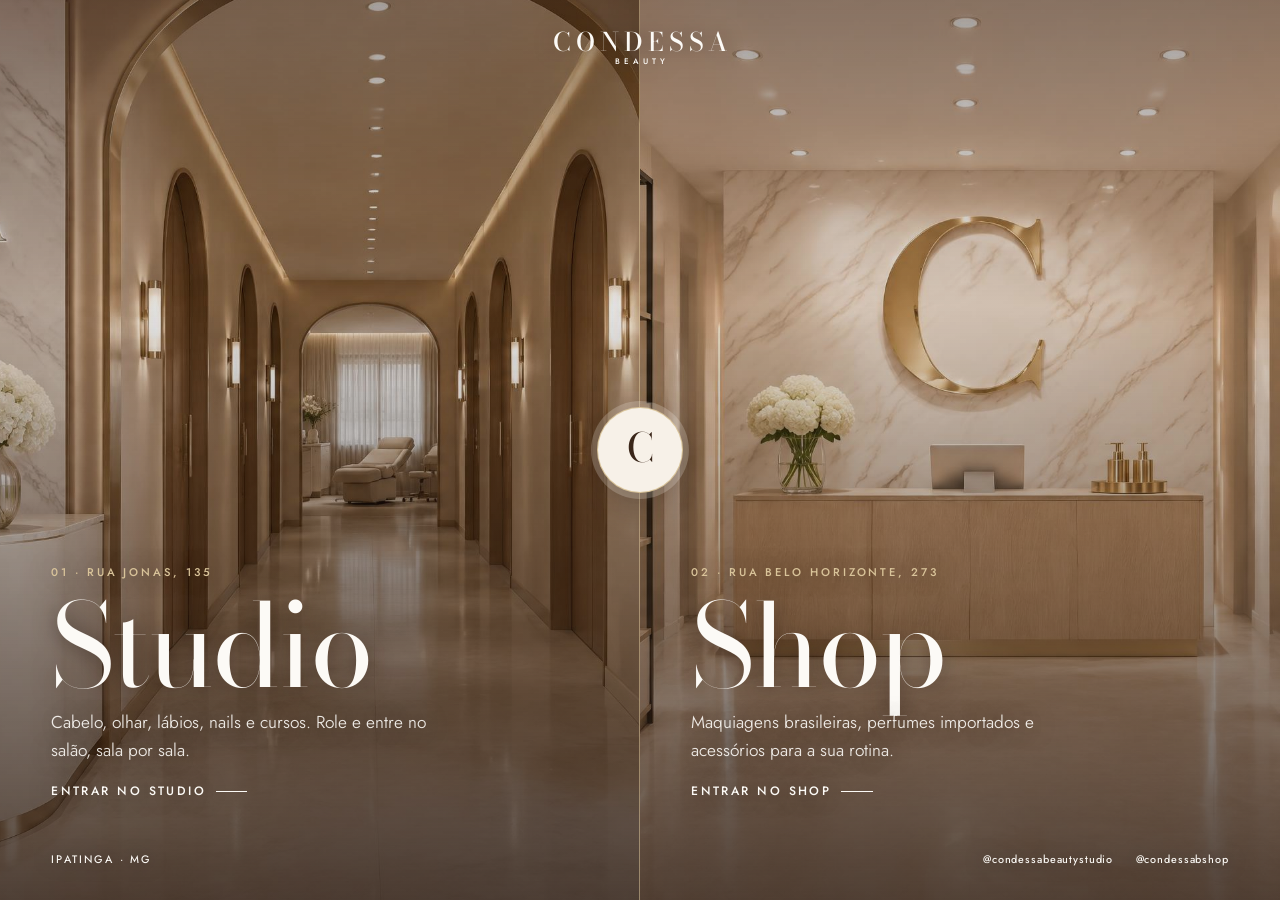
==== index.html @ 15f6f75b "Site Condessa Beauty: home com abertura, Studio e Shop - Home: abertura com o nome desenhado e porta" ====
<!doctype html>
<html lang="pt-BR">
<head>
  <meta charset="utf-8">
  <meta name="viewport" content="width=device-width, initial-scale=1, viewport-fit=cover">
  <title>Condessa Beauty — Studio &amp; Shop em Ipatinga</title>
  <meta name="description" content="Condessa Beauty: escolha entre o Studio (cabelo, sobrancelhas, lábios, nails e cursos) e o Shop (maquiagens, perfumes e acessórios), em Ipatinga.">
  <meta name="theme-color" content="#f7f1e8">
  <!-- Prévia: fora dos buscadores enquanto preços e textos não forem confirmados. Remova esta linha no lançamento. -->
  <meta name="robots" content="noindex, nofollow">
  <!-- Decide a abertura antes da 1ª pintura: uma vez por sessão, nunca com âncora, aba oculta, movimento reduzido ou ?fx=0. ?intro=1 força. -->
  <script>(function(){var d=document.documentElement;try{var q=new URLSearchParams(location.search);if(q.get("fx")==="0"||matchMedia("(prefers-reduced-motion: reduce)").matches){d.classList.add("no-fx");return}d.classList.add("fx");if(q.get("intro")!=="1"&&(sessionStorage.getItem("condessa-intro")||location.hash||document.hidden))return;d.classList.add("intro-active","intro-trava")}catch(e){}})();</script>
  <link rel="preconnect" href="https://fonts.googleapis.com">
  <link rel="preconnect" href="https://fonts.gstatic.com" crossorigin>
  <link href="https://fonts.googleapis.com/css2?family=Bodoni+Moda:ital,opsz,wght@0,6..96,400..600;1,6..96,400..500&family=Jost:wght@300..600&display=swap" rel="stylesheet">
  <link rel="stylesheet" href="assets/css/base.css?v=5">
  <link rel="stylesheet" href="assets/css/home.css?v=5">
</head>
<body class="home">

  <!-- Abertura: letras desenhadas → assinatura → portas que se abrem para a escolha -->
  <div class="intro" id="intro" aria-hidden="true">
    <div class="intro__porta intro__porta--a"></div>
    <div class="intro__porta intro__porta--b"></div>
    <div class="intro__fresta"></div>
    <div class="intro__marca">
      <svg class="intro__svg" viewBox="0 0 800 260" role="presentation" focusable="false">
        <text class="intro__nome" x="407" y="138" text-anchor="middle"><tspan class="intro__l" style="--i:0">C</tspan><tspan class="intro__l" style="--i:1">O</tspan><tspan class="intro__l" style="--i:2">N</tspan><tspan class="intro__l" style="--i:3">D</tspan><tspan class="intro__l" style="--i:4">E</tspan><tspan class="intro__l" style="--i:5">S</tspan><tspan class="intro__l" style="--i:6">S</tspan><tspan class="intro__l" style="--i:7">A</tspan></text>
        <line class="intro__fio" x1="330" y1="172" x2="470" y2="172" pathLength="1"></line>
        <text class="intro__sub" x="412" y="214" text-anchor="middle">BEAUTY</text>
      </svg>
    </div>
  </div>

  <header class="home-topo">
    <span class="marca" aria-hidden="true">
      <span class="marca__nome">CONDESSA</span>
      <span class="marca__sub">BEAUTY</span>
    </span>
  </header>

  <main class="escolha" id="escolha">
    <h1 class="so-leitor">Condessa Beauty — escolha entre o Studio e o Shop</h1>

    <a class="porta porta--studio" href="studio.html" data-porta>
      <span class="porta__img"><img src="assets/img/cena-recepcao.jpg" alt="" width="2688" height="1520" fetchpriority="high"></span>
      <span class="porta__veu"></span>
      <span class="porta__txt">
        <span class="porta__rot">01 · Rua Jonas, 135</span>
        <span class="porta__titulo">Studio</span>
        <span class="porta__desc">Cabelo, olhar, lábios, nails e cursos. Role e entre no salão, sala por sala.</span>
        <span class="porta__cta">Entrar no Studio</span>
      </span>
    </a>

    <a class="porta porta--shop" href="shop.html" data-porta>
      <span class="porta__img"><img src="assets/img/cena-shop.jpg" alt="" width="2688" height="1520"></span>
      <span class="porta__veu"></span>
      <span class="porta__txt">
        <span class="porta__rot">02 · Rua Belo Horizonte, 273</span>
        <span class="porta__titulo">Shop</span>
        <span class="porta__desc">Maquiagens brasileiras, perfumes importados e acessórios para a sua rotina.</span>
        <span class="porta__cta">Entrar no Shop</span>
      </span>
    </a>

    <span class="selo" aria-hidden="true"><span>C</span></span>
  </main>

  <footer class="home-rodape">
    <span>Ipatinga · MG</span>
    <span class="home-rodape__links">
      <a href="https://www.instagram.com/condessabeautystudio/" target="_blank" rel="noopener">@condessabeautystudio</a>
      <a href="https://www.instagram.com/condessabshop/" target="_blank" rel="noopener">@condessabshop</a>
    </span>
  </footer>

  <script src="assets/js/transicao.js?v=5" defer></script>
  <script src="assets/js/home.js?v=5" defer></script>
</body>
</html>
---- assets/css/base.css ----
/* Condessa Beauty — base compartilhada (tokens, tipografia, cabeçalho, botões, rodapé) */

:root {
  --creme: #f7f1e8;
  --marfim: #fcfaf6;
  --areia: #eadfd0;
  --taupe: #b7a48e;
  --moca: #6b4a38;
  --cafe: #3a2619;
  --tinta: #2a1c14;
  --ouro: #b4935a;
  --ouro-claro: #d9c49a;

  --serif: "Bodoni Moda", "Didot", "Bodoni MT", "Playfair Display", Georgia, serif;
  --sans: "Jost", "Avenir Next", "Segoe UI", system-ui, -apple-system, sans-serif;

  --gut: clamp(1.1rem, 4vw, 3.5rem);
  --raio: 18px;
  --topo: 68px;

  --ease: cubic-bezier(0.22, 0.8, 0.2, 1);
  --mola: cubic-bezier(0.34, 1.56, 0.64, 1);
  --sombra: 0 18px 50px -24px rgba(58, 38, 25, 0.45);
}

*,
*::before,
*::after {
  box-sizing: border-box;
}

html {
  -webkit-text-size-adjust: 100%;
  text-size-adjust: 100%;
  scroll-behavior: smooth;
  scroll-padding-top: calc(var(--topo) + 12px);
}

html.no-fx {
  scroll-behavior: auto;
}

/* ---------- Transição entre páginas (fade) ---------- */
/* A cor do html é o que aparece enquanto o body está transparente. */
html {
  background: var(--creme);
}

html.fx body {
  animation: pagina-entra 0.6s ease backwards;
}

/* na home, a abertura já faz a entrada */
html.fx.intro-active body {
  animation: none;
}

@keyframes pagina-entra {
  from {
    opacity: 0;
  }
}

html.pagina-saindo body {
  opacity: 0;
  transition: opacity 0.34s ease;
}

body {
  margin: 0;
  background: var(--creme);
  color: var(--tinta);
  font-family: var(--sans);
  font-size: clamp(1rem, 0.95rem + 0.2vw, 1.0625rem);
  font-weight: 350;
  line-height: 1.6;
  -webkit-font-smoothing: antialiased;
  overflow-x: clip;
}

img,
picture,
svg {
  display: block;
  max-width: 100%;
}

img {
  height: auto;
}

h1,
h2,
h3,
p,
ul,
ol,
figure {
  margin: 0;
}

ul,
ol {
  padding: 0;
  list-style: none;
}

a {
  color: inherit;
  text-decoration: none;
}

button,
input,
select {
  font: inherit;
  color: inherit;
}

button {
  cursor: pointer;
  border: 0;
  background: none;
  padding: 0;
}

:focus-visible {
  outline: 2px solid var(--ouro);
  outline-offset: 3px;
  border-radius: 4px;
}

.so-leitor {
  position: absolute;
  width: 1px;
  height: 1px;
  overflow: hidden;
  clip-path: inset(50%);
  white-space: nowrap;
}

.pular {
  position: fixed;
  left: 12px;
  top: -80px;
  z-index: 200;
  padding: 0.7rem 1rem;
  background: var(--cafe);
  color: var(--marfim);
  border-radius: 10px;
}

.pular:focus {
  top: 12px;
}

/* ---------- Tipografia ---------- */

.titulo {
  font-family: var(--serif);
  font-weight: 400;
  line-height: 1.02;
  letter-spacing: -0.01em;
  text-wrap: balance;
}

.titulo em {
  font-style: italic;
  font-weight: 400;
  color: var(--moca);
}

.sobre {
  font-size: 0.72rem;
  font-weight: 500;
  letter-spacing: 0.28em;
  text-transform: uppercase;
  color: var(--moca);
}

/* ---------- Marca ---------- */

.marca {
  display: inline-flex;
  flex-direction: column;
  align-items: center;
  gap: 0.18em;
  line-height: 1;
  color: inherit;
}

.marca__nome {
  font-family: var(--serif);
  font-size: 1.28rem;
  font-weight: 500;
  letter-spacing: 0.2em;
  margin-right: -0.2em;
}

.marca__sub {
  font-size: 0.5rem;
  font-weight: 500;
  letter-spacing: 0.52em;
  margin-right: -0.52em;
  text-transform: uppercase;
}

/* ---------- Botões e links ---------- */

.botao {
  display: inline-flex;
  align-items: center;
  justify-content: center;
  gap: 0.6em;
  min-height: 48px;
  padding: 0.75rem 1.5rem;
  border-radius: 999px;
  background: var(--cafe);
  color: var(--marfim);
  font-size: 0.82rem;
  font-weight: 500;
  letter-spacing: 0.14em;
  text-transform: uppercase;
  transition: background-color 0.3s, color 0.3s, transform 0.3s var(--ease), box-shadow 0.3s;
}

.botao:hover {
  background: var(--moca);
  transform: translateY(-2px);
  box-shadow: var(--sombra);
}

.botao:active {
  transform: translateY(0) scale(0.98);
}

.botao--claro {
  background: var(--marfim);
  color: var(--cafe);
}

.botao--claro:hover {
  background: #fff;
}

.botao--linha {
  background: transparent;
  color: inherit;
  box-shadow: inset 0 0 0 1px currentColor;
}

.botao--linha:hover {
  background: var(--cafe);
  color: var(--marfim);
  box-shadow: none;
}

.botao--cheio {
  width: 100%;
}

.link-seta {
  display: inline-flex;
  align-items: center;
  gap: 0.55em;
  min-height: 44px;
  font-size: 0.78rem;
  font-weight: 500;
  letter-spacing: 0.16em;
  text-transform: uppercase;
  color: var(--moca);
}

.link-seta::after {
  content: "";
  width: 1.6em;
  height: 1px;
  background: currentColor;
  transform-origin: left;
  transition: transform 0.35s var(--ease);
}

.link-seta:hover::after {
  transform: scaleX(1.7);
}

/* ---------- Cabeçalho ---------- */

.topo {
  position: fixed;
  inset: 0 0 auto 0;
  z-index: 50;
  height: var(--topo);
  display: flex;
  align-items: center;
  justify-content: space-between;
  gap: 1rem;
  padding: 0 var(--gut);
  color: var(--marfim);
  transition: color 0.35s, background-color 0.35s, box-shadow 0.35s;
}

.topo.is-solido,
.topo--claro {
  color: var(--cafe);
  background: rgba(247, 241, 232, 0.94);
  box-shadow: 0 1px 0 rgba(58, 38, 25, 0.08);
}

@supports ((backdrop-filter: blur(1px)) or (-webkit-backdrop-filter: blur(1px))) {
  .topo.is-solido,
  .topo--claro {
    background: rgba(247, 241, 232, 0.78);
    -webkit-backdrop-filter: blur(14px) saturate(1.2);
    backdrop-filter: blur(14px) saturate(1.2);
  }
}

.topo__nav {
  display: none;
  align-items: center;
  gap: clamp(1rem, 2.2vw, 2.2rem);
  font-size: 0.78rem;
  font-weight: 450;
  letter-spacing: 0.16em;
  text-transform: uppercase;
}

.topo__nav a {
  position: relative;
  padding: 0.6rem 0;
}

.topo__nav a::after {
  content: "";
  position: absolute;
  left: 0;
  right: 0;
  bottom: 0.3rem;
  height: 1px;
  background: currentColor;
  transform: scaleX(0);
  transform-origin: right;
  transition: transform 0.35s var(--ease);
}

.topo__nav a:hover::after,
.topo__nav a[aria-current="true"]::after {
  transform: scaleX(1);
  transform-origin: left;
}

.topo__acoes {
  display: flex;
  align-items: center;
  gap: 0.6rem;
}

/* Alternador Studio | Shop */
.troca {
  display: inline-flex;
  padding: 3px;
  border-radius: 999px;
  box-shadow: inset 0 0 0 1px currentColor;
  font-size: 0.68rem;
  font-weight: 500;
  letter-spacing: 0.14em;
  text-transform: uppercase;
}

.troca a,
.troca span {
  display: grid;
  place-items: center;
  min-height: 34px;
  padding: 0 0.85rem;
  border-radius: 999px;
}

.troca [aria-current="page"] {
  background: currentColor;
}

.troca [aria-current="page"] b {
  font-weight: 500;
  color: var(--cafe);
}

.topo.is-solido .troca [aria-current="page"] b,
.topo--claro .troca [aria-current="page"] b {
  color: var(--marfim);
}

.icone-btn {
  position: relative;
  display: grid;
  place-items: center;
  width: 44px;
  height: 44px;
  border-radius: 50%;
  transition: background-color 0.25s;
}

.icone-btn:hover {
  background: rgba(183, 164, 142, 0.25);
}

.icone-btn svg {
  width: 22px;
  height: 22px;
  fill: none;
  stroke: currentColor;
  stroke-width: 1.5;
  stroke-linecap: round;
  stroke-linejoin: round;
}

.topo__cta {
  display: none;
}

/* Telas muito estreitas: marca menor e o alternador mostra só o destino */
@media (max-width: 380px) {
  .topo {
    gap: 0.5rem;
  }

  .topo__acoes {
    gap: 0.25rem;
  }

  .topo .marca__nome {
    font-size: 1.05rem;
    letter-spacing: 0.16em;
    margin-right: -0.16em;
  }

  .topo .marca__sub {
    letter-spacing: 0.36em;
    margin-right: -0.36em;
  }

  .troca {
    font-size: 0.62rem;
  }

  .troca a,
  .troca span {
    padding: 0 0.6rem;
  }
}

@media (max-width: 349px) {
  .troca [aria-current="page"] {
    display: none;
  }
}

@media (min-width: 900px) {
  :root {
    --topo: 78px;
  }

  .topo__nav {
    display: flex;
  }

  .topo__cta {
    display: inline-flex;
    min-height: 42px;
    padding: 0.55rem 1.2rem;
    font-size: 0.72rem;
  }

  .topo__menu-btn {
    display: none;
  }
}

/* ---------- Menu em tela cheia (mobile) ---------- */

.menu {
  position: fixed;
  inset: 0;
  z-index: 60;
  display: flex;
  flex-direction: column;
  padding: 0 var(--gut) calc(1.5rem + env(safe-area-inset-bottom));
  background: var(--creme);
  color: var(--cafe);
  overflow-y: auto;
  visibility: hidden;
  opacity: 0;
  transform: translateY(-12px);
  transition: opacity 0.35s, transform 0.45s var(--ease), visibility 0s 0.45s;
}

.menu.is-aberto {
  visibility: visible;
  opacity: 1;
  transform: none;
  transition: opacity 0.35s, transform 0.45s var(--ease), visibility 0s;
}

.menu__topo {
  display: flex;
  align-items: center;
  justify-content: space-between;
  min-height: var(--topo);
  flex: none;
}

.menu__lista {
  display: grid;
  gap: 0.1rem;
  margin: auto 0;
  padding: 1.5rem 0;
}

.menu__lista a {
  display: flex;
  align-items: baseline;
  gap: 1rem;
  padding: 0.5rem 0;
  font-family: var(--serif);
  font-size: clamp(1.7rem, 7.4vw, 2.6rem);
  line-height: 1.15;
  border-bottom: 1px solid rgba(58, 38, 25, 0.1);
}

.menu__lista small {
  font-family: var(--sans);
  font-size: 0.7rem;
  letter-spacing: 0.2em;
  color: var(--taupe);
  min-width: 2.2em;
}

.menu__pe {
  display: grid;
  gap: 0.7rem;
}

/* ---------- Seções genéricas ---------- */

.secao {
  padding: clamp(4rem, 10vw, 8rem) var(--gut);
}

.secao__miolo {
  max-width: 1200px;
  margin: 0 auto;
}

/* ---------- Rodapé ---------- */

.rodape {
  background: var(--cafe);
  color: var(--areia);
  padding: clamp(3rem, 7vw, 5rem) var(--gut) calc(2rem + env(safe-area-inset-bottom));
}

.rodape__grade {
  max-width: 1200px;
  margin: 0 auto;
  display: grid;
  gap: 2.5rem;
  grid-template-columns: repeat(auto-fit, minmax(min(100%, 220px), 1fr));
}

.rodape .marca {
  align-items: flex-start;
  color: var(--marfim);
}

.rodape h3 {
  font-size: 0.7rem;
  font-weight: 500;
  letter-spacing: 0.26em;
  text-transform: uppercase;
  color: var(--ouro-claro);
  margin-bottom: 0.9rem;
}

.rodape li + li {
  margin-top: 0.35rem;
}

.rodape a:hover {
  color: #fff;
  text-decoration: underline;
  text-underline-offset: 4px;
}

.rodape__fim {
  max-width: 1200px;
  margin: 2.5rem auto 0;
  padding-top: 1.4rem;
  border-top: 1px solid rgba(234, 223, 208, 0.18);
  font-size: 0.8rem;
  color: var(--taupe);
}

/* ---------- Revelar ao rolar (armado só pelo JS) ---------- */

.revelar-armado [data-revelar] {
  opacity: 0;
  transform: translateY(26px);
  transition: opacity 0.8s var(--ease), transform 0.9s var(--ease);
  transition-delay: var(--atraso, 0s);
}

.revelar-armado [data-revelar].is-visivel {
  opacity: 1;
  transform: none;
}

/* ---------- Movimento reduzido / modo estático (?fx=0) ---------- */

html.no-fx *,
html.no-fx *::before,
html.no-fx *::after {
  animation-duration: 0.001ms !important;
  animation-delay: 0s !important;
  animation-iteration-count: 1 !important;
  transition-duration: 0.001ms !important;
  transition-delay: 0s !important;
}
---- assets/css/home.css ----
/* Home: abertura + escolha Studio | Shop */

html {
  --subida: 0.12s; /* quando o conteúdo da home entra; a abertura atrasa esse valor */
}

html.intro-active {
  --subida: 2.62s;
}

html.intro-trava {
  overflow: hidden;
}

body.home {
  background: var(--cafe);
  min-height: 100vh;
  min-height: 100dvh;
}

/* ===================== Abertura ===================== */
/*
  Roteiro (s)            início  duração
  letras: traço          0.25+i×0.07  0.85
  letras: preenchimento  0.95+i×0.07  0.50
  fio                    1.35    0.55
  BEAUTY                 1.60    0.60
  fresta                 2.05    0.42
  assinatura sai         2.45    0.35
  portas abrem           2.50    0.78   → fim 3.28
  trava de segurança JS  4.00 · failsafe só CSS 4.60
*/

.intro {
  display: none;
}

html.intro-active .intro {
  display: block;
  position: fixed;
  inset: 0;
  z-index: 100;
  animation: intro-failsafe 0.5s 4.6s both;
}

@keyframes intro-failsafe {
  to {
    opacity: 0;
    visibility: hidden;
  }
}

.intro__porta {
  position: absolute;
  top: 0;
  bottom: 0;
  width: 50.2%;
  background: var(--creme);
  transition: transform 0.78s cubic-bezier(0.72, 0, 0.18, 1);
  will-change: transform;
}

.intro__porta--a {
  left: 0;
}

.intro__porta--b {
  right: 0;
}

.intro__fresta {
  position: absolute;
  left: 50%;
  top: 0;
  bottom: 0;
  width: 1px;
  background: var(--ouro);
  transform: scaleY(0);
  opacity: 0.9;
}

.intro__marca {
  position: absolute;
  inset: 0;
  display: grid;
  place-items: center;
  transition: opacity 0.35s ease, transform 0.5s var(--ease);
}

.intro__svg {
  width: min(80vw, 620px);
  height: auto;
  overflow: visible;
}

.intro__nome {
  font-family: var(--serif);
  font-size: 92px;
  font-weight: 500;
  letter-spacing: 14px;
}

.intro__l {
  --d: calc(0.25s + var(--i) * 0.07s);
  fill: var(--cafe);
  fill-opacity: 0;
  stroke: var(--moca);
  stroke-width: 1.4;
  stroke-dasharray: 560;
  stroke-dashoffset: 560;
}

.intro__fio {
  stroke: var(--ouro);
  stroke-width: 1.4;
  stroke-dasharray: 1;
  stroke-dashoffset: 1;
}

.intro__sub {
  font-family: var(--sans);
  font-size: 22px;
  font-weight: 500;
  letter-spacing: 24px;
  fill: var(--moca);
  opacity: 0;
}

/* Traço nunca abaixo de 1 px de tela: o SVG encolhe em telas estreitas */
@media (max-width: 640px) {
  .intro__l,
  .intro__fio {
    stroke-width: 2.8;
  }
}

.intro.is-playing .intro__l {
  animation:
    intro-traco 0.85s var(--d) cubic-bezier(0.6, 0, 0.2, 1) forwards,
    intro-cor 0.5s calc(var(--d) + 0.7s) ease-out forwards;
}

.intro.is-playing .intro__fio {
  animation: intro-traco 0.55s 1.35s var(--ease) forwards;
}

.intro.is-playing .intro__sub {
  animation: intro-sub 0.6s 1.6s var(--ease) forwards;
}

.intro.is-playing .intro__fresta {
  animation: intro-fresta 0.42s 2.05s cubic-bezier(0.6, 0, 0.2, 1) forwards;
}

@keyframes intro-traco {
  to {
    stroke-dashoffset: 0;
  }
}

@keyframes intro-cor {
  to {
    fill-opacity: 1;
    stroke-opacity: 0;
  }
}

@keyframes intro-sub {
  from {
    opacity: 0;
    letter-spacing: 34px;
  }
  to {
    opacity: 1;
    letter-spacing: 24px;
  }
}

@keyframes intro-fresta {
  to {
    transform: scaleY(1);
  }
}

/* Saída natural: assinatura dissolve e as portas abrem */
.intro.is-saindo {
  pointer-events: none;
}

.intro.is-saindo .intro__marca {
  opacity: 0;
  transform: scale(1.04);
}

.intro.is-saindo .intro__fresta {
  opacity: 0;
  transition: opacity 0.3s;
}

.intro.is-saindo .intro__porta--a {
  transform: translateX(-101%);
}

.intro.is-saindo .intro__porta--b {
  transform: translateX(101%);
}

/* Em retrato a home empilha: as portas abrem para cima e para baixo */
@media (orientation: portrait) {
  .intro__porta {
    left: 0;
    right: 0;
    width: auto;
    height: 50.2%;
  }

  .intro__porta--a {
    top: 0;
    bottom: auto;
  }

  .intro__porta--b {
    top: auto;
    bottom: 0;
  }

  .intro__fresta {
    left: 0;
    right: 0;
    top: 50%;
    bottom: auto;
    width: auto;
    height: 1px;
    transform: scaleX(0);
  }

  .intro.is-saindo .intro__porta--a {
    transform: translateY(-101%);
  }

  .intro.is-saindo .intro__porta--b {
    transform: translateY(101%);
  }
}

/* ===================== Topo e rodapé sobre as imagens ===================== */

.home-topo,
.home-rodape {
  position: fixed;
  left: 0;
  right: 0;
  z-index: 5;
  color: var(--marfim);
  pointer-events: none;
  text-shadow: 0 1px 18px rgba(42, 28, 20, 0.5);
}

.home-topo {
  top: 0;
  display: grid;
  place-items: center;
  padding: clamp(1rem, 3.2vh, 2rem) var(--gut) 0;
}

.home-topo .marca__nome {
  font-size: clamp(1.15rem, 0.9rem + 1vw, 1.6rem);
}

.home-rodape {
  bottom: 0;
  display: flex;
  justify-content: space-between;
  align-items: center;
  gap: 1rem;
  padding: 0 var(--gut) calc(clamp(0.8rem, 2.4vh, 1.4rem) + env(safe-area-inset-bottom));
  font-size: 0.68rem;
  font-weight: 450;
  letter-spacing: 0.2em;
  text-transform: uppercase;
}

.home-rodape__links {
  display: flex;
  gap: 1.4rem;
  pointer-events: auto;
}

.home-rodape a {
  padding: 0.6rem 0;
  text-transform: none;
  letter-spacing: 0.08em;
}

.home-rodape a:hover {
  text-decoration: underline;
  text-underline-offset: 4px;
}

/* ===================== Escolha ===================== */

.escolha {
  position: relative;
  display: flex;
  height: 100vh;
  height: 100dvh;
  min-height: 420px;
  overflow: hidden;
  --mx: 0;
  --my: 0;
  --div: 50%; /* posição da divisa entre as portas; o selo usa o mesmo valor */
}

.porta {
  position: relative;
  flex: 1 1 0;
  min-width: 0;
  min-height: 0;
  display: flex;
  align-items: flex-end;
  overflow: hidden;
  color: var(--marfim);
  isolation: isolate;
}

/* A divisa é o tamanho da porta do Studio; a do Shop ocupa o resto.
   Mesma duração e curva do selo, em %, para os dois andarem juntos. */
.porta--studio {
  flex: 0 0 var(--div);
  transition: flex-basis 0.8s var(--ease);
}

.porta + .porta {
  box-shadow: -1px 0 0 rgba(217, 196, 154, 0.55);
}

.porta__img {
  position: absolute;
  inset: -3%;
  z-index: -2;
}

.porta__img img {
  width: 100%;
  height: 100%;
  object-fit: cover;
  transform: scale(1.06) translate3d(calc(var(--mx) * -14px), calc(var(--my) * -10px), 0);
  transition: transform 1.2s var(--ease), filter 0.8s;
  will-change: transform;
}

.porta--shop .porta__img img {
  object-position: 50% 60%;
}

.porta__veu {
  position: absolute;
  inset: 0;
  z-index: -1;
  background: linear-gradient(180deg, rgba(42, 28, 20, 0.42) 0%, rgba(42, 28, 20, 0.12) 34%, rgba(42, 28, 20, 0.78) 100%);
  transition: opacity 0.6s;
}

.porta__txt {
  display: grid;
  gap: clamp(0.4rem, 1.2vh, 0.9rem);
  width: 100%;
  max-width: 34rem;
  padding: 0 var(--gut) clamp(4.2rem, 11vh, 7rem);
  text-shadow: 0 1px 22px rgba(42, 28, 20, 0.55);
}

.porta__txt > * {
  animation: home-sobe 0.9s var(--ease) backwards;
  animation-delay: calc(var(--subida) + var(--n, 0) * 0.08s);
}

.porta--shop .porta__txt > * {
  animation-delay: calc(var(--subida) + 0.14s + var(--n, 0) * 0.08s);
}

.porta__rot {
  --n: 0;
  font-size: 0.7rem;
  font-weight: 500;
  letter-spacing: 0.26em;
  text-transform: uppercase;
  color: var(--ouro-claro);
}

.porta__titulo {
  --n: 1;
  font-family: var(--serif);
  font-size: clamp(3.2rem, 2rem + 6.5vw, 7.5rem);
  line-height: 0.92;
  letter-spacing: -0.02em;
}

.porta__desc {
  --n: 2;
  max-width: 26rem;
  font-size: clamp(0.92rem, 0.86rem + 0.3vw, 1.08rem);
  color: rgba(252, 250, 246, 0.9);
}

.porta__cta {
  --n: 3;
  display: inline-flex;
  align-items: center;
  gap: 0.8em;
  margin-top: 0.4rem;
  font-size: 0.76rem;
  font-weight: 500;
  letter-spacing: 0.2em;
  text-transform: uppercase;
}

.porta__cta::after {
  content: "";
  width: 2.6em;
  height: 1px;
  background: currentColor;
  transform-origin: left;
  transition: transform 0.5s var(--ease);
}

@keyframes home-sobe {
  from {
    opacity: 0;
    transform: translateY(28px);
  }
}

/* Selo central */
.selo {
  position: absolute;
  left: var(--div);
  top: 50%;
  z-index: 4;
  width: clamp(58px, 7vw, 84px);
  aspect-ratio: 1;
  margin: calc(clamp(58px, 7vw, 84px) / -2) 0 0 calc(clamp(58px, 7vw, 84px) / -2);
  display: grid;
  place-items: center;
  border-radius: 50%;
  background: var(--creme);
  color: var(--cafe);
  box-shadow: 0 0 0 1px var(--ouro-claro), 0 0 0 7px rgba(247, 241, 232, 0.22), 0 14px 40px -12px rgba(42, 28, 20, 0.6);
  pointer-events: none;
  animation: home-selo 0.8s var(--mola) backwards;
  animation-delay: calc(var(--subida) + 0.3s);
  transition: opacity 0.4s, left 0.8s var(--ease), top 0.8s var(--ease);
}

.selo span {
  font-family: var(--serif);
  font-size: clamp(1.7rem, 3.4vw, 2.5rem);
  line-height: 1;
  transform: translateY(-0.04em);
}

@keyframes home-selo {
  from {
    opacity: 0;
    transform: scale(0.4);
  }
}

/* Reação ao ponteiro (só onde existe hover de verdade) */
@media (hover: hover) and (pointer: fine) {
  .escolha:has(.porta--studio:hover),
  .escolha:has(.porta--studio:focus-visible) {
    --div: 60.8%;
  }

  .escolha:has(.porta--shop:hover),
  .escolha:has(.porta--shop:focus-visible) {
    --div: 39.2%;
  }

  .escolha:hover .porta:not(:hover) .porta__img img {
    filter: saturate(0.75) brightness(0.86);
  }

  .porta:hover .porta__img img {
    transform: scale(1.12) translate3d(calc(var(--mx) * -14px), calc(var(--my) * -10px), 0);
  }

  .porta:hover .porta__cta::after {
    transform: scaleX(1.8);
  }
}

.porta:focus-visible {
  outline-offset: -6px;
}

/* Entrando: a porta escolhida ocupa tudo antes de navegar */
.escolha.is-saindo .porta--studio {
  transition-duration: 0.62s;
}

.escolha.is-saindo:has(.porta--studio.is-escolhida) {
  --div: 100%;
}

.escolha.is-saindo:has(.porta--shop.is-escolhida) {
  --div: 0%;
}

.escolha.is-saindo .porta__txt,
.escolha.is-saindo .selo {
  opacity: 0;
  transition: opacity 0.3s;
}

.escolha.is-saindo .porta.is-escolhida .porta__veu {
  opacity: 0.35;
}

/* Retrato: empilha */
@media (orientation: portrait) {
  .escolha {
    flex-direction: column;
    min-height: 520px;
  }

  .porta + .porta {
    box-shadow: 0 -1px 0 rgba(217, 196, 154, 0.55);
  }

  /* empilhado: a divisa é horizontal, então o selo acompanha na vertical */
  .selo {
    left: 50%;
    top: var(--div);
  }

  .porta__txt {
    padding-bottom: clamp(1.4rem, 4vh, 2.6rem);
  }

  .porta--studio .porta__txt {
    padding-bottom: clamp(2.6rem, 6.5vh, 4rem);
  }

  .porta--shop .porta__txt {
    padding-bottom: calc(clamp(3.4rem, 8vh, 4.6rem) + env(safe-area-inset-bottom));
  }

  .porta__titulo {
    font-size: clamp(2.9rem, 13vw, 5rem);
  }

  .porta__veu {
    background: linear-gradient(180deg, rgba(42, 28, 20, 0.36) 0%, rgba(42, 28, 20, 0.16) 30%, rgba(42, 28, 20, 0.8) 100%);
  }

  .home-rodape > span:first-child {
    display: none;
  }

  .home-rodape {
    justify-content: center;
  }
}

/* Paisagem baixa (celular deitado) */
@media (orientation: landscape) and (max-height: 520px) {
  .porta__txt {
    padding-bottom: 3rem;
    gap: 0.3rem;
  }

  .porta__titulo {
    font-size: clamp(2.4rem, 13vh, 4rem);
  }

  .porta__desc {
    display: none;
  }
}
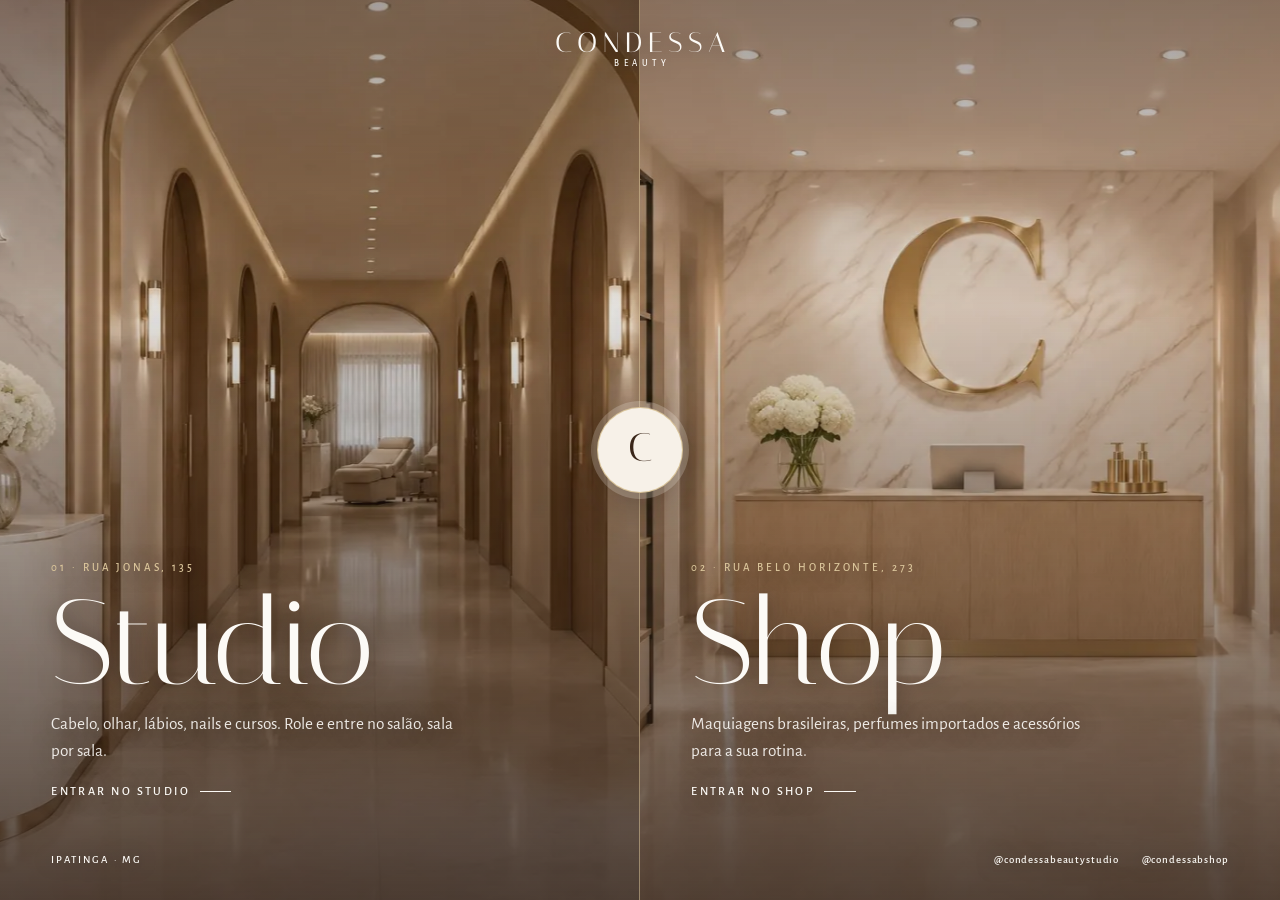
==== commit 2d12480d: "Studio mais leve na rolagem, entrada sem recepção e fontes novas - Rolagem: posições das seções em c" ====
--- a/index.html
+++ b/index.html
@@ -10,11 +10,10 @@
   <meta name="robots" content="noindex, nofollow">
   <!-- Decide a abertura antes da 1ª pintura: uma vez por sessão, nunca com âncora, aba oculta, movimento reduzido ou ?fx=0. ?intro=1 força. -->
   <script>(function(){var d=document.documentElement;try{var q=new URLSearchParams(location.search);if(q.get("fx")==="0"||matchMedia("(prefers-reduced-motion: reduce)").matches){d.classList.add("no-fx");return}d.classList.add("fx");if(q.get("intro")!=="1"&&(sessionStorage.getItem("condessa-intro")||location.hash||document.hidden))return;d.classList.add("intro-active","intro-trava")}catch(e){}})();</script>
-  <link rel="preconnect" href="https://fonts.googleapis.com">
-  <link rel="preconnect" href="https://fonts.gstatic.com" crossorigin>
-  <link href="https://fonts.googleapis.com/css2?family=Bodoni+Moda:ital,opsz,wght@0,6..96,400..600;1,6..96,400..500&family=Jost:wght@300..600&display=swap" rel="stylesheet">
-  <link rel="stylesheet" href="assets/css/base.css?v=5">
-  <link rel="stylesheet" href="assets/css/home.css?v=5">
+  <link rel="preload" href="assets/fonts/italiana-400.woff2" as="font" type="font/woff2" crossorigin>
+  <link rel="preload" href="assets/fonts/alegreya-sans-400.woff2" as="font" type="font/woff2" crossorigin>
+  <link rel="stylesheet" href="assets/css/base.css?v=7">
+  <link rel="stylesheet" href="assets/css/home.css?v=7">
 </head>
 <body class="home">
 
@@ -43,7 +42,7 @@
     <h1 class="so-leitor">Condessa Beauty — escolha entre o Studio e o Shop</h1>
 
     <a class="porta porta--studio" href="studio.html" data-porta>
-      <span class="porta__img"><img src="assets/img/cena-recepcao.jpg" alt="" width="2688" height="1520" fetchpriority="high"></span>
+      <span class="porta__img"><img src="assets/img/cena-recepcao.webp" alt="" width="1920" height="1086" fetchpriority="high"></span>
       <span class="porta__veu"></span>
       <span class="porta__txt">
         <span class="porta__rot">01 · Rua Jonas, 135</span>
@@ -54,7 +53,7 @@
     </a>
 
     <a class="porta porta--shop" href="shop.html" data-porta>
-      <span class="porta__img"><img src="assets/img/cena-shop.jpg" alt="" width="2688" height="1520"></span>
+      <span class="porta__img"><img src="assets/img/cena-shop.webp" alt="" width="1920" height="1086"></span>
       <span class="porta__veu"></span>
       <span class="porta__txt">
         <span class="porta__rot">02 · Rua Belo Horizonte, 273</span>
@@ -75,7 +74,7 @@
     </span>
   </footer>
 
-  <script src="assets/js/transicao.js?v=5" defer></script>
-  <script src="assets/js/home.js?v=5" defer></script>
+  <script src="assets/js/transicao.js?v=7" defer></script>
+  <script src="assets/js/home.js?v=7" defer></script>
 </body>
 </html>
--- a/assets/css/base.css
+++ b/assets/css/base.css
@@ -1,4 +1,38 @@
 /* Condessa Beauty — base compartilhada (tokens, tipografia, cabeçalho, botões, rodapé) */
+
+/* Fontes hospedadas no próprio site (subconjunto latin, licença OFL):
+   Italiana = títulos grandes e marca · Bellefair = títulos pequenos e valores · Alegreya Sans = texto */
+@font-face {
+  font-family: "Italiana";
+  src: url("../fonts/italiana-400.woff2") format("woff2");
+  font-weight: 400;
+  font-style: normal;
+  font-display: swap;
+}
+
+@font-face {
+  font-family: "Bellefair";
+  src: url("../fonts/bellefair-400.woff2") format("woff2");
+  font-weight: 400;
+  font-style: normal;
+  font-display: swap;
+}
+
+@font-face {
+  font-family: "Alegreya Sans";
+  src: url("../fonts/alegreya-sans-400.woff2") format("woff2");
+  font-weight: 400;
+  font-style: normal;
+  font-display: swap;
+}
+
+@font-face {
+  font-family: "Alegreya Sans";
+  src: url("../fonts/alegreya-sans-500.woff2") format("woff2");
+  font-weight: 500;
+  font-style: normal;
+  font-display: swap;
+}
 
 :root {
   --creme: #f7f1e8;
@@ -11,8 +45,9 @@
   --ouro: #b4935a;
   --ouro-claro: #d9c49a;
 
-  --serif: "Bodoni Moda", "Didot", "Bodoni MT", "Playfair Display", Georgia, serif;
-  --sans: "Jost", "Avenir Next", "Segoe UI", system-ui, -apple-system, sans-serif;
+  --serif: "Italiana", "Bellefair", "Didot", "Times New Roman", serif;
+  --serif-texto: "Bellefair", "Italiana", Georgia, "Times New Roman", serif;
+  --sans: "Alegreya Sans", "Segoe UI", system-ui, -apple-system, sans-serif;
 
   --gut: clamp(1.1rem, 4vw, 3.5rem);
   --raio: 18px;
@@ -71,9 +106,10 @@
   background: var(--creme);
   color: var(--tinta);
   font-family: var(--sans);
-  font-size: clamp(1rem, 0.95rem + 0.2vw, 1.0625rem);
-  font-weight: 350;
-  line-height: 1.6;
+  font-size: clamp(1.06rem, 1rem + 0.25vw, 1.16rem);
+  font-weight: 400;
+  font-synthesis: none; /* sem negrito ou itálico falsos: as famílias não têm esses cortes */
+  line-height: 1.55;
   -webkit-font-smoothing: antialiased;
   overflow-x: clip;
 }
@@ -159,19 +195,20 @@
 .titulo {
   font-family: var(--serif);
   font-weight: 400;
-  line-height: 1.02;
-  letter-spacing: -0.01em;
+  line-height: 1.04;
+  letter-spacing: 0;
   text-wrap: balance;
 }
 
+/* destaque só pela cor: as fontes de título não têm itálico */
 .titulo em {
-  font-style: italic;
+  font-style: normal;
   font-weight: 400;
   color: var(--moca);
 }
 
 .sobre {
-  font-size: 0.72rem;
+  font-size: 0.76rem;
   font-weight: 500;
   letter-spacing: 0.28em;
   text-transform: uppercase;
@@ -191,17 +228,17 @@
 
 .marca__nome {
   font-family: var(--serif);
-  font-size: 1.28rem;
-  font-weight: 500;
+  font-size: 1.42rem;
+  font-weight: 400;
   letter-spacing: 0.2em;
   margin-right: -0.2em;
 }
 
 .marca__sub {
-  font-size: 0.5rem;
-  font-weight: 500;
-  letter-spacing: 0.52em;
-  margin-right: -0.52em;
+  font-size: 0.56rem;
+  font-weight: 500;
+  letter-spacing: 0.5em;
+  margin-right: -0.5em;
   text-transform: uppercase;
 }
 
@@ -303,17 +340,8 @@
 .topo.is-solido,
 .topo--claro {
   color: var(--cafe);
-  background: rgba(247, 241, 232, 0.94);
+  background: rgba(247, 241, 232, 0.97);
   box-shadow: 0 1px 0 rgba(58, 38, 25, 0.08);
-}
-
-@supports ((backdrop-filter: blur(1px)) or (-webkit-backdrop-filter: blur(1px))) {
-  .topo.is-solido,
-  .topo--claro {
-    background: rgba(247, 241, 232, 0.78);
-    -webkit-backdrop-filter: blur(14px) saturate(1.2);
-    backdrop-filter: blur(14px) saturate(1.2);
-  }
 }
 
 .topo__nav {
@@ -430,7 +458,7 @@
   }
 
   .topo .marca__nome {
-    font-size: 1.05rem;
+    font-size: 1.14rem;
     letter-spacing: 0.16em;
     margin-right: -0.16em;
   }
--- a/assets/css/home.css
+++ b/assets/css/home.css
@@ -95,9 +95,9 @@
 
 .intro__nome {
   font-family: var(--serif);
-  font-size: 92px;
-  font-weight: 500;
-  letter-spacing: 14px;
+  font-size: 96px;
+  font-weight: 400;
+  letter-spacing: 16px;
 }
 
 .intro__l {
@@ -264,7 +264,7 @@
 }
 
 .home-topo .marca__nome {
-  font-size: clamp(1.15rem, 0.9rem + 1vw, 1.6rem);
+  font-size: clamp(1.25rem, 1rem + 1vw, 1.75rem);
 }
 
 .home-rodape {
@@ -353,6 +353,17 @@
   object-position: 50% 60%;
 }
 
+/* Em paisagem a foto tem o tamanho do palco inteiro e fica centrada na porta:
+   o hover e o entrar só mudam o recorte, sem redimensionar a imagem a cada quadro. */
+@media (orientation: landscape) {
+  .porta__img {
+    inset: -3% auto auto 50%;
+    width: 106vw;
+    height: 106%;
+    margin-left: -53vw;
+  }
+}
+
 .porta__veu {
   position: absolute;
   inset: 0;
@@ -391,9 +402,9 @@
 .porta__titulo {
   --n: 1;
   font-family: var(--serif);
-  font-size: clamp(3.2rem, 2rem + 6.5vw, 7.5rem);
-  line-height: 0.92;
-  letter-spacing: -0.02em;
+  font-size: clamp(3.4rem, 2.1rem + 6.8vw, 7.8rem);
+  line-height: 0.94;
+  letter-spacing: 0;
 }
 
 .porta__desc {
